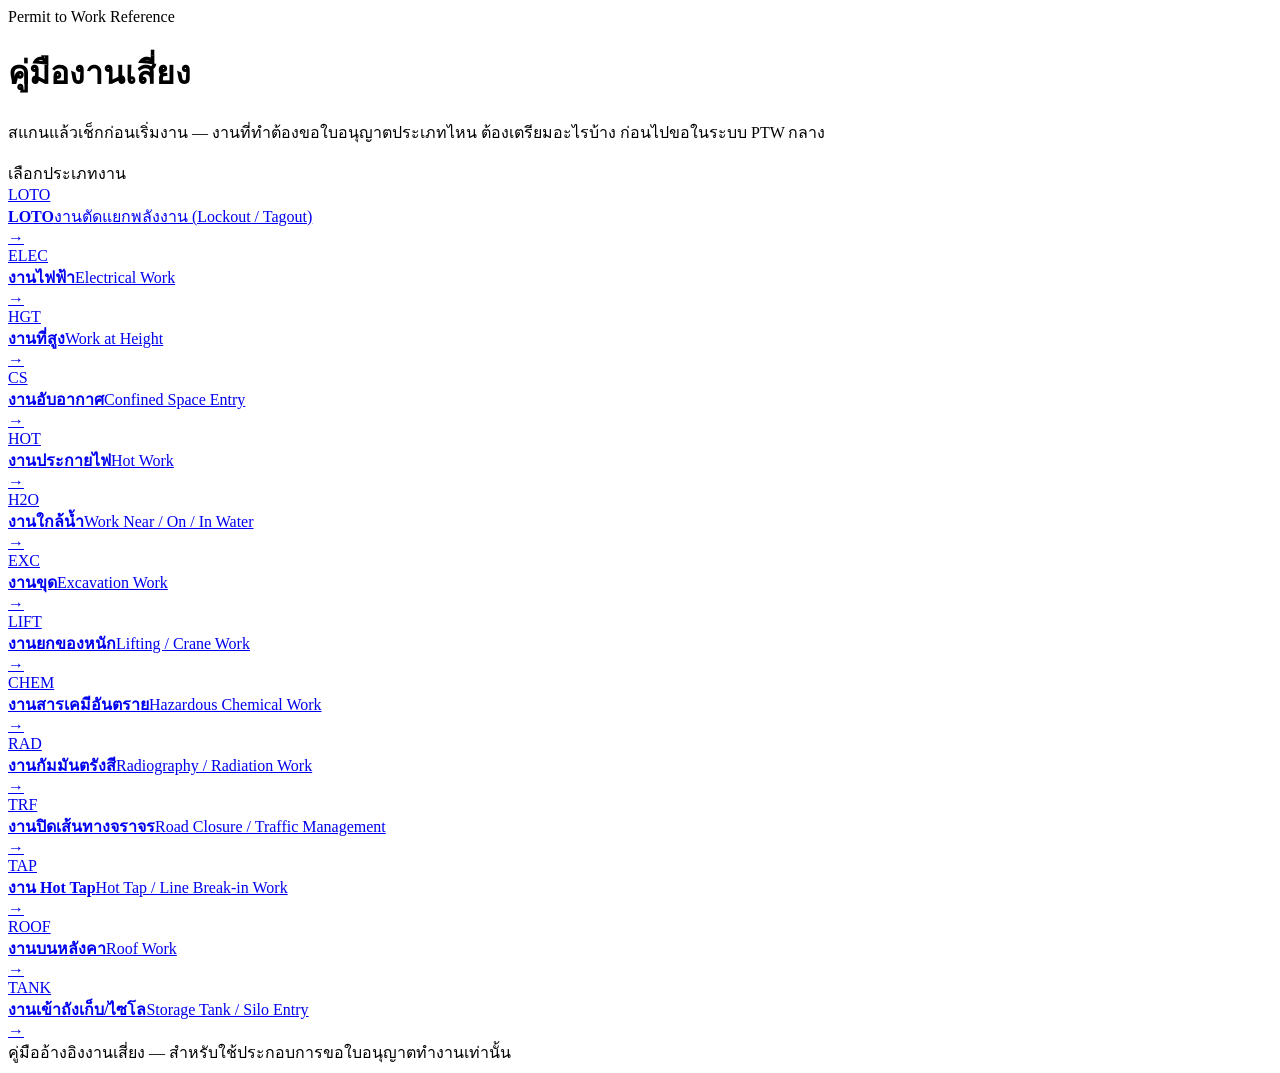
==== index.html @ c8542946 "Add files via upload" ====
<!DOCTYPE html>
<html lang="th">
<head>
<meta charset="UTF-8">
<meta name="viewport" content="width=device-width, initial-scale=1.0">
<title>คู่มืองานเสี่ยง | Permit to Work Reference</title>
<link rel="preconnect" href="https://fonts.googleapis.com">
<link rel="preconnect" href="https://fonts.gstatic.com" crossorigin>
<link href="https://fonts.googleapis.com/css2?family=Barlow+Condensed:wght@600;700;800&family=Inter:wght@400;500;600;700&display=swap" rel="stylesheet">
<link rel="stylesheet" href="assets/style.css">
</head>
<body>

<div class="hazard-strip"></div>

<div class="hero">
  <span class="eyebrow">Permit to Work Reference</span>
  <h1>คู่มืองานเสี่ยง</h1>
  <p>สแกนแล้วเช็กก่อนเริ่มงาน — งานที่ทำต้องขอใบอนุญาตประเภทไหน ต้องเตรียมอะไรบ้าง ก่อนไปขอในระบบ PTW กลาง</p>
</div>

<div class="section-label">เลือกประเภทงาน</div>
<div class="job-grid">
  <a class="job-card" href="pages/loto.html">
    <div class="badge">LOTO</div>
    <div class="job-txt"><strong>LOTO</strong><span>งานตัดแยกพลังงาน (Lockout / Tagout)</span></div>
    <div class="arrow">→</div>
  </a>
  <a class="job-card" href="pages/electrical.html">
    <div class="badge">ELEC</div>
    <div class="job-txt"><strong>งานไฟฟ้า</strong><span>Electrical Work</span></div>
    <div class="arrow">→</div>
  </a>
  <a class="job-card" href="pages/height.html">
    <div class="badge">HGT</div>
    <div class="job-txt"><strong>งานที่สูง</strong><span>Work at Height</span></div>
    <div class="arrow">→</div>
  </a>
  <a class="job-card" href="pages/confined-space.html">
    <div class="badge">CS</div>
    <div class="job-txt"><strong>งานอับอากาศ</strong><span>Confined Space Entry</span></div>
    <div class="arrow">→</div>
  </a>
  <a class="job-card" href="pages/hot-work.html">
    <div class="badge">HOT</div>
    <div class="job-txt"><strong>งานประกายไฟ</strong><span>Hot Work</span></div>
    <div class="arrow">→</div>
  </a>
  <a class="job-card" href="pages/water-work.html">
    <div class="badge">H2O</div>
    <div class="job-txt"><strong>งานใกล้น้ำ</strong><span>Work Near / On / In Water</span></div>
    <div class="arrow">→</div>
  </a>
  <a class="job-card" href="pages/excavation.html">
    <div class="badge">EXC</div>
    <div class="job-txt"><strong>งานขุด</strong><span>Excavation Work</span></div>
    <div class="arrow">→</div>
  </a>
  <a class="job-card" href="pages/lifting-crane.html">
    <div class="badge">LIFT</div>
    <div class="job-txt"><strong>งานยกของหนัก</strong><span>Lifting / Crane Work</span></div>
    <div class="arrow">→</div>
  </a>
  <a class="job-card" href="pages/chemical.html">
    <div class="badge">CHEM</div>
    <div class="job-txt"><strong>งานสารเคมีอันตราย</strong><span>Hazardous Chemical Work</span></div>
    <div class="arrow">→</div>
  </a>
  <a class="job-card" href="pages/radiography.html">
    <div class="badge">RAD</div>
    <div class="job-txt"><strong>งานกัมมันตรังสี</strong><span>Radiography / Radiation Work</span></div>
    <div class="arrow">→</div>
  </a>
  <a class="job-card" href="pages/traffic.html">
    <div class="badge">TRF</div>
    <div class="job-txt"><strong>งานปิดเส้นทางจราจร</strong><span>Road Closure / Traffic Management</span></div>
    <div class="arrow">→</div>
  </a>
  <a class="job-card" href="pages/hot-tap.html">
    <div class="badge">TAP</div>
    <div class="job-txt"><strong>งาน Hot Tap</strong><span>Hot Tap / Line Break-in Work</span></div>
    <div class="arrow">→</div>
  </a>
  <a class="job-card" href="pages/roof-work.html">
    <div class="badge">ROOF</div>
    <div class="job-txt"><strong>งานบนหลังคา</strong><span>Roof Work</span></div>
    <div class="arrow">→</div>
  </a>
  <a class="job-card" href="pages/tank-entry.html">
    <div class="badge">TANK</div>
    <div class="job-txt"><strong>งานเข้าถังเก็บ/ไซโล</strong><span>Storage Tank / Silo Entry</span></div>
    <div class="arrow">→</div>
  </a></div>

<footer>คู่มืออ้างอิงงานเสี่ยง — สำหรับใช้ประกอบการขอใบอนุญาตทำงานเท่านั้น</footer>

</body>
</html>
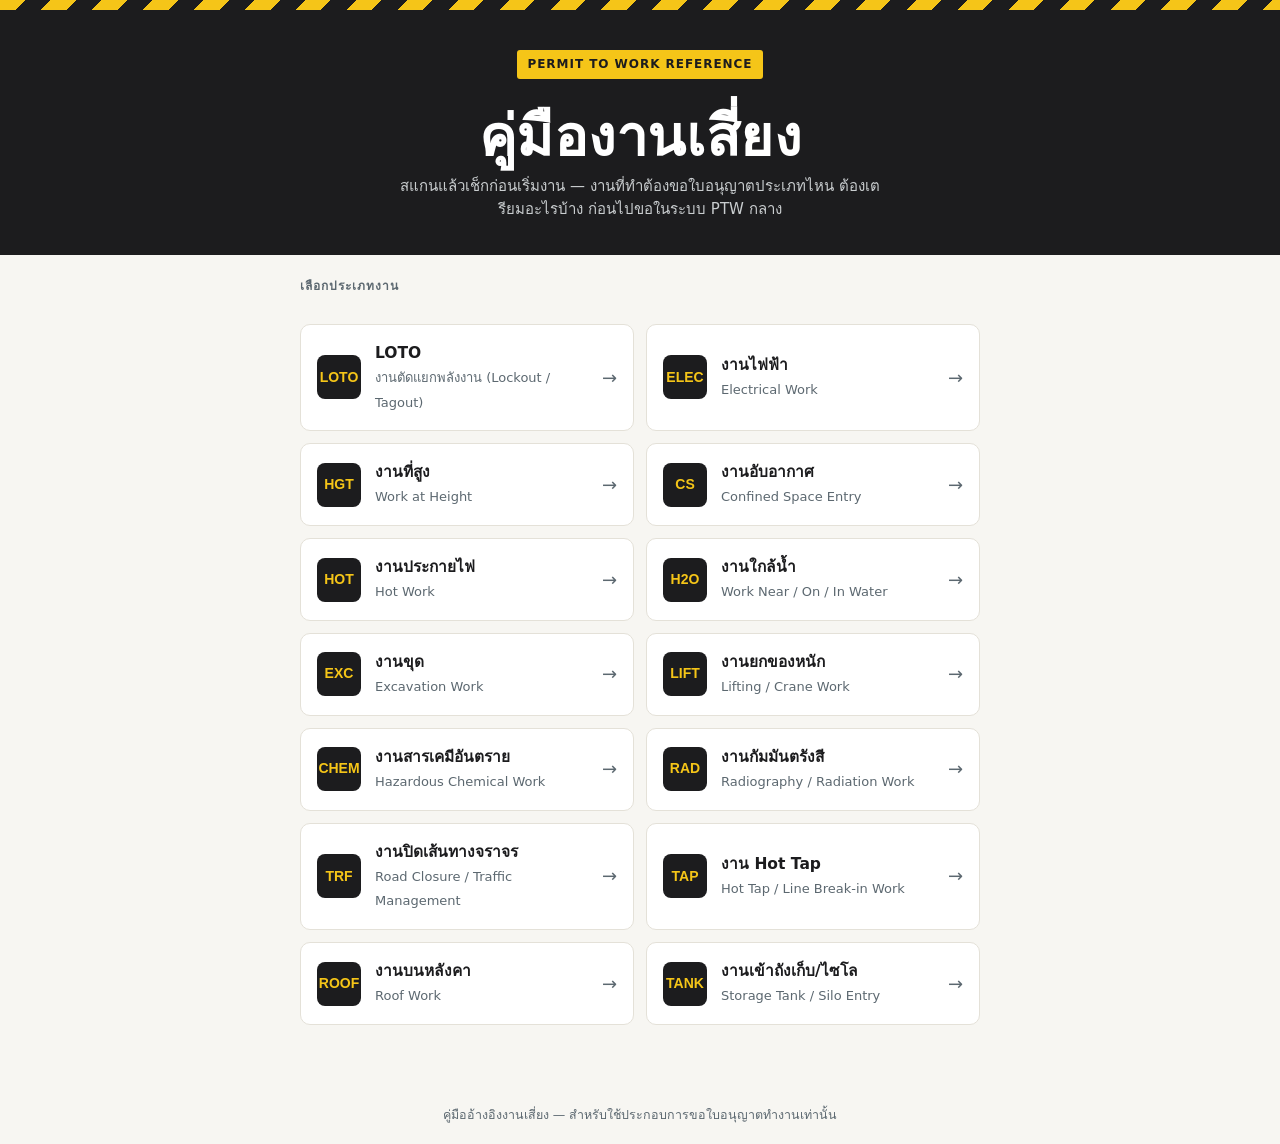
==== commit 6111a58b: "Add files via upload" ====
--- a/index.html
+++ b/index.html
@@ -7,7 +7,7 @@
 <link rel="preconnect" href="https://fonts.googleapis.com">
 <link rel="preconnect" href="https://fonts.gstatic.com" crossorigin>
 <link href="https://fonts.googleapis.com/css2?family=Barlow+Condensed:wght@600;700;800&family=Inter:wght@400;500;600;700&display=swap" rel="stylesheet">
-<link rel="stylesheet" href="assets/style.css">
+<link rel="stylesheet" href="style.css">
 </head>
 <body>
 
@@ -21,72 +21,72 @@
 
 <div class="section-label">เลือกประเภทงาน</div>
 <div class="job-grid">
-  <a class="job-card" href="pages/loto.html">
+  <a class="job-card" href="loto.html">
     <div class="badge">LOTO</div>
     <div class="job-txt"><strong>LOTO</strong><span>งานตัดแยกพลังงาน (Lockout / Tagout)</span></div>
     <div class="arrow">→</div>
   </a>
-  <a class="job-card" href="pages/electrical.html">
+  <a class="job-card" href="electrical.html">
     <div class="badge">ELEC</div>
     <div class="job-txt"><strong>งานไฟฟ้า</strong><span>Electrical Work</span></div>
     <div class="arrow">→</div>
   </a>
-  <a class="job-card" href="pages/height.html">
+  <a class="job-card" href="height.html">
     <div class="badge">HGT</div>
     <div class="job-txt"><strong>งานที่สูง</strong><span>Work at Height</span></div>
     <div class="arrow">→</div>
   </a>
-  <a class="job-card" href="pages/confined-space.html">
+  <a class="job-card" href="confined-space.html">
     <div class="badge">CS</div>
     <div class="job-txt"><strong>งานอับอากาศ</strong><span>Confined Space Entry</span></div>
     <div class="arrow">→</div>
   </a>
-  <a class="job-card" href="pages/hot-work.html">
+  <a class="job-card" href="hot-work.html">
     <div class="badge">HOT</div>
     <div class="job-txt"><strong>งานประกายไฟ</strong><span>Hot Work</span></div>
     <div class="arrow">→</div>
   </a>
-  <a class="job-card" href="pages/water-work.html">
+  <a class="job-card" href="water-work.html">
     <div class="badge">H2O</div>
     <div class="job-txt"><strong>งานใกล้น้ำ</strong><span>Work Near / On / In Water</span></div>
     <div class="arrow">→</div>
   </a>
-  <a class="job-card" href="pages/excavation.html">
+  <a class="job-card" href="excavation.html">
     <div class="badge">EXC</div>
     <div class="job-txt"><strong>งานขุด</strong><span>Excavation Work</span></div>
     <div class="arrow">→</div>
   </a>
-  <a class="job-card" href="pages/lifting-crane.html">
+  <a class="job-card" href="lifting-crane.html">
     <div class="badge">LIFT</div>
     <div class="job-txt"><strong>งานยกของหนัก</strong><span>Lifting / Crane Work</span></div>
     <div class="arrow">→</div>
   </a>
-  <a class="job-card" href="pages/chemical.html">
+  <a class="job-card" href="chemical.html">
     <div class="badge">CHEM</div>
     <div class="job-txt"><strong>งานสารเคมีอันตราย</strong><span>Hazardous Chemical Work</span></div>
     <div class="arrow">→</div>
   </a>
-  <a class="job-card" href="pages/radiography.html">
+  <a class="job-card" href="radiography.html">
     <div class="badge">RAD</div>
     <div class="job-txt"><strong>งานกัมมันตรังสี</strong><span>Radiography / Radiation Work</span></div>
     <div class="arrow">→</div>
   </a>
-  <a class="job-card" href="pages/traffic.html">
+  <a class="job-card" href="traffic.html">
     <div class="badge">TRF</div>
     <div class="job-txt"><strong>งานปิดเส้นทางจราจร</strong><span>Road Closure / Traffic Management</span></div>
     <div class="arrow">→</div>
   </a>
-  <a class="job-card" href="pages/hot-tap.html">
+  <a class="job-card" href="hot-tap.html">
     <div class="badge">TAP</div>
     <div class="job-txt"><strong>งาน Hot Tap</strong><span>Hot Tap / Line Break-in Work</span></div>
     <div class="arrow">→</div>
   </a>
-  <a class="job-card" href="pages/roof-work.html">
+  <a class="job-card" href="roof-work.html">
     <div class="badge">ROOF</div>
     <div class="job-txt"><strong>งานบนหลังคา</strong><span>Roof Work</span></div>
     <div class="arrow">→</div>
   </a>
-  <a class="job-card" href="pages/tank-entry.html">
+  <a class="job-card" href="tank-entry.html">
     <div class="badge">TANK</div>
     <div class="job-txt"><strong>งานเข้าถังเก็บ/ไซโล</strong><span>Storage Tank / Silo Entry</span></div>
     <div class="arrow">→</div>
--- a/style.css
+++ b/style.css
@@ -0,0 +1,355 @@
+:root{
+  --ink:#1C1C1E;
+  --steel:#3A4750;
+  --steel-light:#5C6870;
+  --yellow:#F5C518;
+  --yellow-deep:#D9A900;
+  --danger:#C0392B;
+  --paper:#F7F6F2;
+  --card:#FFFFFF;
+  --line:#E4E1D8;
+}
+
+*{box-sizing:border-box;}
+html{-webkit-text-size-adjust:100%;}
+
+body{
+  margin:0;
+  background:var(--paper);
+  color:var(--ink);
+  font-family:'Inter',system-ui,sans-serif;
+  line-height:1.55;
+}
+
+h1,h2,h3,.tag-num{
+  font-family:'Barlow Condensed',sans-serif;
+  letter-spacing:0.01em;
+}
+
+a{color:inherit;}
+
+/* ---------- Hazard top bar ---------- */
+.hazard-strip{
+  height:10px;
+  background:repeating-linear-gradient(
+    135deg,
+    var(--yellow) 0px, var(--yellow) 18px,
+    var(--ink) 18px, var(--ink) 36px
+  );
+}
+
+/* ---------- Header ---------- */
+header.page-head{
+  background:var(--ink);
+  color:#fff;
+  padding:28px 20px 32px;
+  position:relative;
+}
+.breadcrumb{
+  font-size:13px;
+  color:#B9BEC2;
+  text-decoration:none;
+  display:inline-flex;
+  align-items:center;
+  gap:6px;
+  margin-bottom:18px;
+}
+.breadcrumb:hover{color:var(--yellow);}
+.eyebrow{
+  display:inline-flex;
+  align-items:center;
+  gap:8px;
+  background:var(--yellow);
+  color:var(--ink);
+  font-weight:700;
+  font-size:12px;
+  letter-spacing:0.08em;
+  padding:5px 10px;
+  border-radius:3px;
+  text-transform:uppercase;
+}
+h1{
+  font-size:clamp(34px,9vw,52px);
+  font-weight:800;
+  line-height:1.0;
+  margin:14px 0 6px;
+}
+h1 small{
+  display:block;
+  font-family:'Inter',sans-serif;
+  font-weight:500;
+  font-size:16px;
+  color:#C9CDCF;
+  letter-spacing:0;
+  margin-top:6px;
+}
+
+/* ---------- Layout ---------- */
+main{
+  max-width:720px;
+  margin:0 auto;
+  padding:22px 20px 60px;
+}
+
+section{margin-top:26px;}
+
+.section-head{
+  display:flex;
+  align-items:baseline;
+  gap:10px;
+  margin-bottom:12px;
+}
+.section-head .glyph{
+  font-family:'Barlow Condensed',sans-serif;
+  font-weight:800;
+  font-size:15px;
+  color:var(--yellow-deep);
+  background:var(--ink);
+  padding:2px 8px;
+  border-radius:2px;
+  letter-spacing:0.04em;
+}
+.section-head h2{
+  font-size:22px;
+  font-weight:700;
+  margin:0;
+  color:var(--ink);
+}
+
+.card{
+  background:var(--card);
+  border:1px solid var(--line);
+  border-radius:10px;
+  padding:18px 18px;
+}
+
+p{margin:0 0 10px;font-size:15.5px;}
+p:last-child{margin-bottom:0;}
+
+ul{margin:0;padding-left:20px;}
+li{margin-bottom:7px;font-size:15.5px;}
+li:last-child{margin-bottom:0;}
+
+.two-col{
+  display:grid;
+  grid-template-columns:1fr;
+  gap:14px;
+}
+@media(min-width:560px){
+  .two-col{grid-template-columns:1fr 1fr;}
+}
+.mini-card{
+  background:var(--card);
+  border:1px solid var(--line);
+  border-radius:10px;
+  padding:16px;
+}
+.mini-card h3{
+  font-size:16px;
+  font-weight:700;
+  margin:0 0 8px;
+  text-transform:none;
+}
+.mini-card.in h3::before{content:"✓  ";color:#2E7D32;}
+.mini-card.out h3::before{content:"✕  ";color:var(--danger);}
+
+/* ---------- Signature element: lockout-tag style steps ---------- */
+.steps{
+  display:flex;
+  flex-direction:column;
+  gap:12px;
+}
+.tag{
+  display:flex;
+  gap:14px;
+  background:var(--card);
+  border:1px solid var(--line);
+  border-radius:10px;
+  padding:14px 16px 14px 14px;
+  position:relative;
+}
+.tag-num{
+  flex:0 0 auto;
+  width:40px;
+  height:52px;
+  background:var(--ink);
+  border-radius:6px 6px 3px 3px;
+  display:flex;
+  align-items:center;
+  justify-content:center;
+  color:var(--yellow);
+  font-weight:800;
+  font-size:20px;
+  position:relative;
+}
+.tag-num::before{
+  content:"";
+  position:absolute;
+  top:-7px;
+  left:50%;
+  transform:translateX(-50%);
+  width:12px;
+  height:12px;
+  border-radius:50%;
+  background:var(--paper);
+  border:3px solid var(--ink);
+}
+.tag-body strong{
+  display:block;
+  font-size:15.5px;
+  margin-bottom:2px;
+}
+.tag-body span{
+  font-size:14.5px;
+  color:var(--steel-light);
+}
+
+/* ---------- Danger callout ---------- */
+.callout{
+  border-left:4px solid var(--danger);
+  background:#FBEAE8;
+  padding:14px 16px;
+  border-radius:0 8px 8px 0;
+  font-size:15px;
+}
+.callout strong{color:var(--danger);}
+
+/* ---------- Doc list ---------- */
+.doc-list{
+  list-style:none;
+  padding:0;
+  margin:0;
+  display:flex;
+  flex-direction:column;
+  gap:8px;
+}
+.doc-list li{
+  background:var(--card);
+  border:1px solid var(--line);
+  border-radius:8px;
+  padding:12px 14px;
+  display:flex;
+  align-items:center;
+  gap:10px;
+  font-size:15px;
+}
+.doc-list li::before{
+  content:"▤";
+  color:var(--yellow-deep);
+  font-size:17px;
+}
+
+/* ---------- CTA to central PTW system ---------- */
+.ptw-cta{
+  margin-top:34px;
+  background:var(--ink);
+  border-radius:12px;
+  padding:22px 20px;
+  text-align:center;
+}
+.ptw-cta p{
+  color:#C9CDCF;
+  font-size:14px;
+  margin-bottom:14px;
+}
+.ptw-cta a{
+  display:inline-block;
+  background:var(--yellow);
+  color:var(--ink);
+  text-decoration:none;
+  font-weight:700;
+  padding:13px 28px;
+  border-radius:8px;
+  font-size:15px;
+}
+
+footer{
+  text-align:center;
+  padding:20px;
+  font-size:12.5px;
+  color:var(--steel-light);
+}
+
+@media (prefers-reduced-motion:no-preference){
+  section{animation:rise .5s ease-out both;}
+  section:nth-of-type(2){animation-delay:.05s;}
+  section:nth-of-type(3){animation-delay:.1s;}
+  section:nth-of-type(4){animation-delay:.15s;}
+  section:nth-of-type(5){animation-delay:.2s;}
+  section:nth-of-type(6){animation-delay:.25s;}
+  section:nth-of-type(7){animation-delay:.3s;}
+}
+@keyframes rise{
+  from{opacity:0;transform:translateY(8px);}
+  to{opacity:1;transform:translateY(0);}
+}
+
+:focus-visible{
+  outline:3px solid var(--yellow-deep);
+  outline-offset:2px;
+}
+
+/* ---------- Index / menu page ---------- */
+.hero{
+  background:var(--ink);
+  color:#fff;
+  padding:40px 20px 34px;
+  text-align:center;
+}
+.hero .eyebrow{margin-bottom:16px;}
+.hero h1{font-size:clamp(36px,10vw,56px);}
+.hero p{color:#C9CDCF;font-size:15px;max-width:480px;margin:10px auto 0;}
+
+.job-grid{
+  max-width:720px;
+  margin:0 auto;
+  padding:28px 20px 60px;
+  display:grid;
+  grid-template-columns:1fr;
+  gap:12px;
+}
+@media(min-width:560px){
+  .job-grid{grid-template-columns:1fr 1fr;}
+}
+.job-card{
+  display:flex;
+  align-items:center;
+  gap:14px;
+  background:var(--card);
+  border:1px solid var(--line);
+  border-radius:10px;
+  padding:16px;
+  text-decoration:none;
+  color:var(--ink);
+  transition:border-color .15s ease, transform .15s ease;
+}
+.job-card:hover{border-color:var(--yellow-deep);transform:translateY(-1px);}
+.job-card .badge{
+  flex:0 0 auto;
+  width:44px;
+  height:44px;
+  border-radius:8px;
+  background:var(--ink);
+  color:var(--yellow);
+  display:flex;
+  align-items:center;
+  justify-content:center;
+  font-family:'Barlow Condensed',sans-serif;
+  font-weight:800;
+  font-size:14px;
+}
+.job-card .job-txt strong{display:block;font-size:15.5px;}
+.job-card .job-txt span{font-size:13px;color:var(--steel-light);}
+.job-card .arrow{margin-left:auto;color:var(--steel-light);font-size:18px;}
+
+.section-label{
+  max-width:720px;
+  margin:0 auto;
+  padding:0 20px;
+  font-size:12px;
+  font-weight:700;
+  letter-spacing:0.08em;
+  text-transform:uppercase;
+  color:var(--steel-light);
+  margin-top:22px;
+}
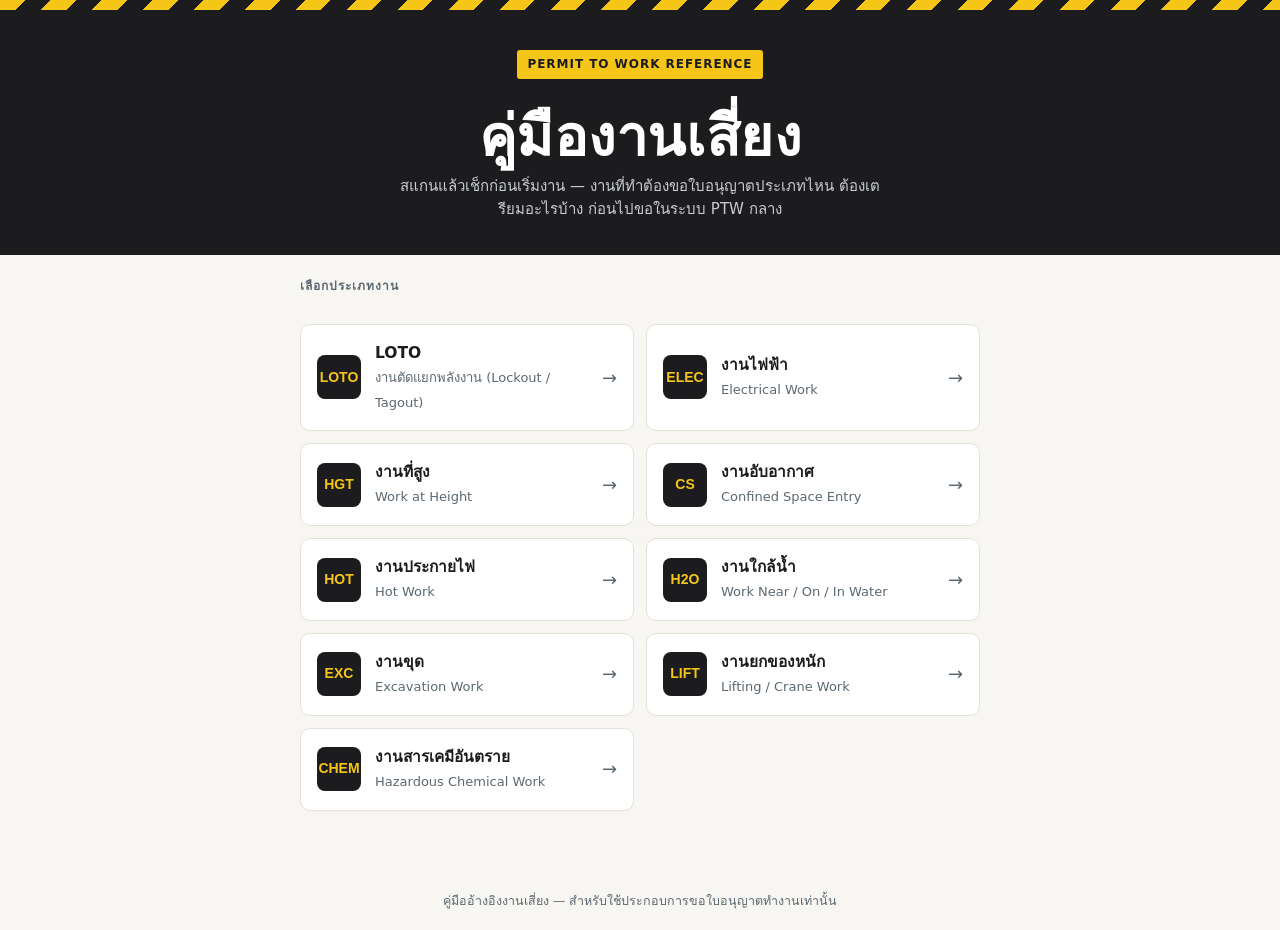
==== commit 9e8bd2d1: "Add files via upload" ====
--- a/index.html
+++ b/index.html
@@ -65,31 +65,6 @@
     <div class="badge">CHEM</div>
     <div class="job-txt"><strong>งานสารเคมีอันตราย</strong><span>Hazardous Chemical Work</span></div>
     <div class="arrow">→</div>
-  </a>
-  <a class="job-card" href="radiography.html">
-    <div class="badge">RAD</div>
-    <div class="job-txt"><strong>งานกัมมันตรังสี</strong><span>Radiography / Radiation Work</span></div>
-    <div class="arrow">→</div>
-  </a>
-  <a class="job-card" href="traffic.html">
-    <div class="badge">TRF</div>
-    <div class="job-txt"><strong>งานปิดเส้นทางจราจร</strong><span>Road Closure / Traffic Management</span></div>
-    <div class="arrow">→</div>
-  </a>
-  <a class="job-card" href="hot-tap.html">
-    <div class="badge">TAP</div>
-    <div class="job-txt"><strong>งาน Hot Tap</strong><span>Hot Tap / Line Break-in Work</span></div>
-    <div class="arrow">→</div>
-  </a>
-  <a class="job-card" href="roof-work.html">
-    <div class="badge">ROOF</div>
-    <div class="job-txt"><strong>งานบนหลังคา</strong><span>Roof Work</span></div>
-    <div class="arrow">→</div>
-  </a>
-  <a class="job-card" href="tank-entry.html">
-    <div class="badge">TANK</div>
-    <div class="job-txt"><strong>งานเข้าถังเก็บ/ไซโล</strong><span>Storage Tank / Silo Entry</span></div>
-    <div class="arrow">→</div>
   </a></div>
 
 <footer>คู่มืออ้างอิงงานเสี่ยง — สำหรับใช้ประกอบการขอใบอนุญาตทำงานเท่านั้น</footer>
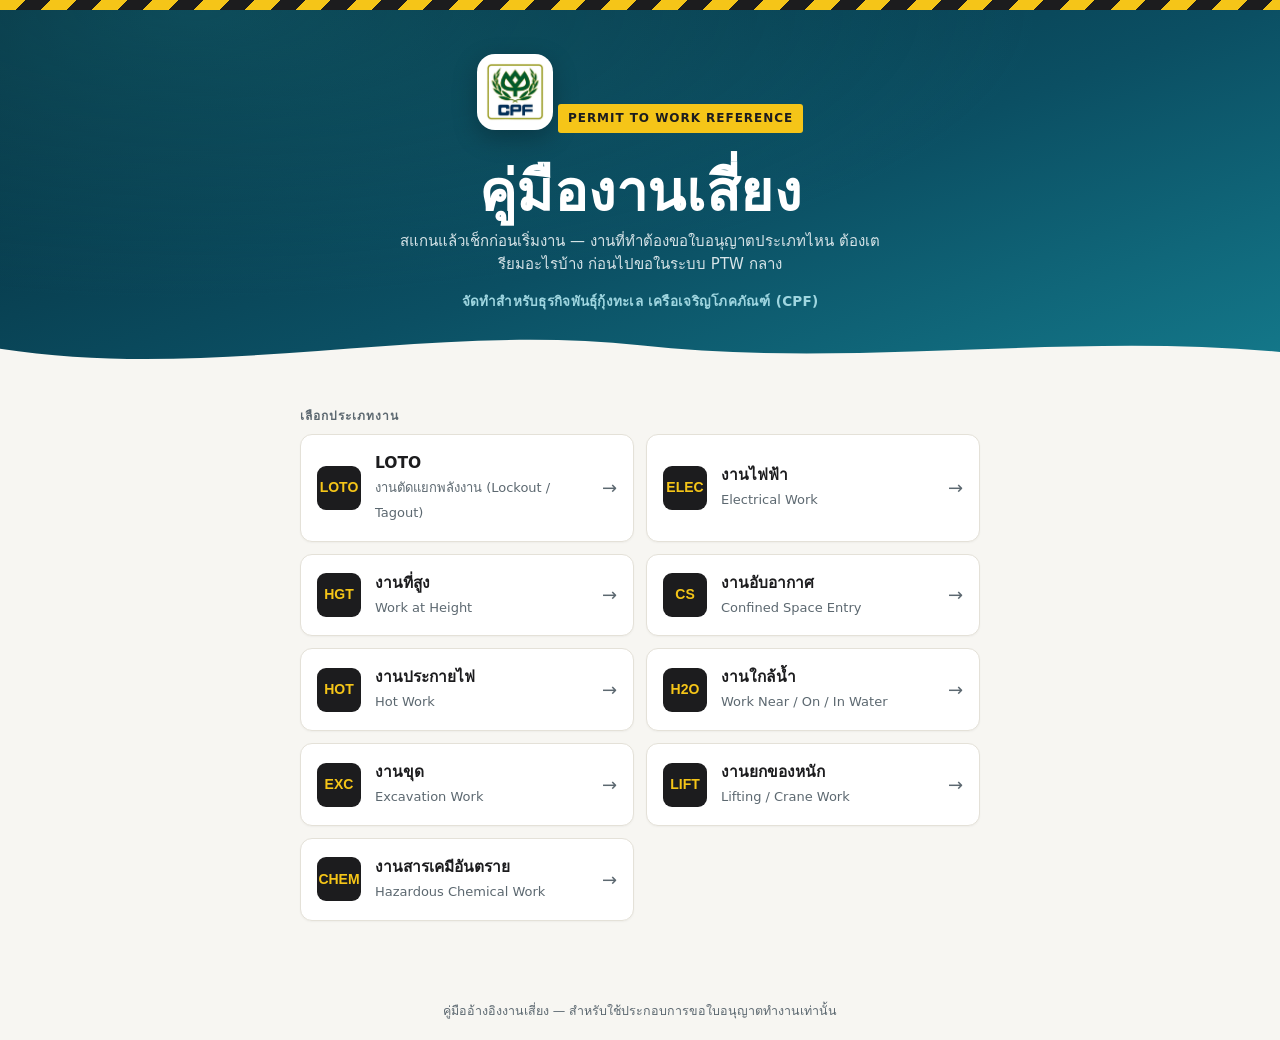
==== commit af046340: "Add files via upload" ====
--- a/index.html
+++ b/index.html
@@ -14,9 +14,18 @@
 <div class="hazard-strip"></div>
 
 <div class="hero">
-  <span class="eyebrow">Permit to Work Reference</span>
-  <h1>คู่มืองานเสี่ยง</h1>
-  <p>สแกนแล้วเช็กก่อนเริ่มงาน — งานที่ทำต้องขอใบอนุญาตประเภทไหน ต้องเตรียมอะไรบ้าง ก่อนไปขอในระบบ PTW กลาง</p>
+  <div class="hero-inner">
+    <div class="brand-badge">
+      <img src="cpf-logo.png" alt="CPF" class="brand-logo">
+    </div>
+    <span class="eyebrow">Permit to Work Reference</span>
+    <h1>คู่มืองานเสี่ยง</h1>
+    <p>สแกนแล้วเช็กก่อนเริ่มงาน — งานที่ทำต้องขอใบอนุญาตประเภทไหน ต้องเตรียมอะไรบ้าง ก่อนไปขอในระบบ PTW กลาง</p>
+    <p class="hero-sub">จัดทำสำหรับธุรกิจพันธุ์กุ้งทะเล เครือเจริญโภคภัณฑ์ (CPF)</p>
+  </div>
+  <svg class="wave-divider" viewBox="0 0 1440 90" preserveAspectRatio="none" xmlns="http://www.w3.org/2000/svg">
+    <path d="M0,40 C240,90 480,0 720,35 C960,70 1200,15 1440,45 L1440,90 L0,90 Z" fill="#F7F6F2"/>
+  </svg>
 </div>
 
 <div class="section-label">เลือกประเภทงาน</div>
--- a/style.css
+++ b/style.css
@@ -291,19 +291,64 @@
 
 /* ---------- Index / menu page ---------- */
 .hero{
-  background:var(--ink);
+  position:relative;
+  background:
+    radial-gradient(ellipse at 15% 0%, rgba(27,127,140,0.35), transparent 55%),
+    linear-gradient(160deg, #052A38 0%, #0B4F63 55%, #147A8C 100%);
   color:#fff;
-  padding:40px 20px 34px;
+  padding:44px 20px 70px;
   text-align:center;
-}
-.hero .eyebrow{margin-bottom:16px;}
-.hero h1{font-size:clamp(36px,10vw,56px);}
-.hero p{color:#C9CDCF;font-size:15px;max-width:480px;margin:10px auto 0;}
+  overflow:hidden;
+}
+.hero-inner{
+  position:relative;
+  z-index:2;
+  max-width:560px;
+  margin:0 auto;
+}
+.brand-badge{
+  display:inline-flex;
+  align-items:center;
+  justify-content:center;
+  width:76px;
+  height:76px;
+  background:#fff;
+  border-radius:18px;
+  padding:8px;
+  box-shadow:0 8px 24px rgba(0,0,0,0.25);
+  margin-bottom:18px;
+}
+.brand-logo{
+  width:100%;
+  height:100%;
+  object-fit:contain;
+}
+.hero .eyebrow{
+  background:var(--yellow);
+  color:var(--ink);
+}
+.hero h1{font-size:clamp(36px,10vw,56px);margin-top:16px;}
+.hero p{color:#D7E4E8;font-size:15px;max-width:480px;margin:10px auto 0;}
+.hero .hero-sub{
+  color:#9FD6E0;
+  font-size:13.5px;
+  font-weight:600;
+  letter-spacing:0.02em;
+  margin-top:14px;
+}
+.wave-divider{
+  position:absolute;
+  bottom:-1px;
+  left:0;
+  width:100%;
+  height:60px;
+  z-index:1;
+}
 
 .job-grid{
   max-width:720px;
   margin:0 auto;
-  padding:28px 20px 60px;
+  padding:8px 20px 60px;
   display:grid;
   grid-template-columns:1fr;
   gap:12px;
@@ -317,18 +362,23 @@
   gap:14px;
   background:var(--card);
   border:1px solid var(--line);
-  border-radius:10px;
+  border-radius:12px;
   padding:16px;
   text-decoration:none;
   color:var(--ink);
-  transition:border-color .15s ease, transform .15s ease;
-}
-.job-card:hover{border-color:var(--yellow-deep);transform:translateY(-1px);}
+  box-shadow:0 1px 2px rgba(28,28,30,0.04);
+  transition:border-color .18s ease, transform .18s ease, box-shadow .18s ease;
+}
+.job-card:hover{
+  border-color:var(--ocean-accent, #147A8C);
+  transform:translateY(-2px);
+  box-shadow:0 10px 24px rgba(11,79,99,0.14);
+}
 .job-card .badge{
   flex:0 0 auto;
   width:44px;
   height:44px;
-  border-radius:8px;
+  border-radius:9px;
   background:var(--ink);
   color:var(--yellow);
   display:flex;
@@ -340,7 +390,13 @@
 }
 .job-card .job-txt strong{display:block;font-size:15.5px;}
 .job-card .job-txt span{font-size:13px;color:var(--steel-light);}
-.job-card .arrow{margin-left:auto;color:var(--steel-light);font-size:18px;}
+.job-card .arrow{
+  margin-left:auto;
+  color:var(--steel-light);
+  font-size:18px;
+  transition:transform .18s ease;
+}
+.job-card:hover .arrow{transform:translateX(3px);color:#147A8C;}
 
 .section-label{
   max-width:720px;
@@ -351,5 +407,5 @@
   letter-spacing:0.08em;
   text-transform:uppercase;
   color:var(--steel-light);
-  margin-top:22px;
-}
+  margin-top:26px;
+}
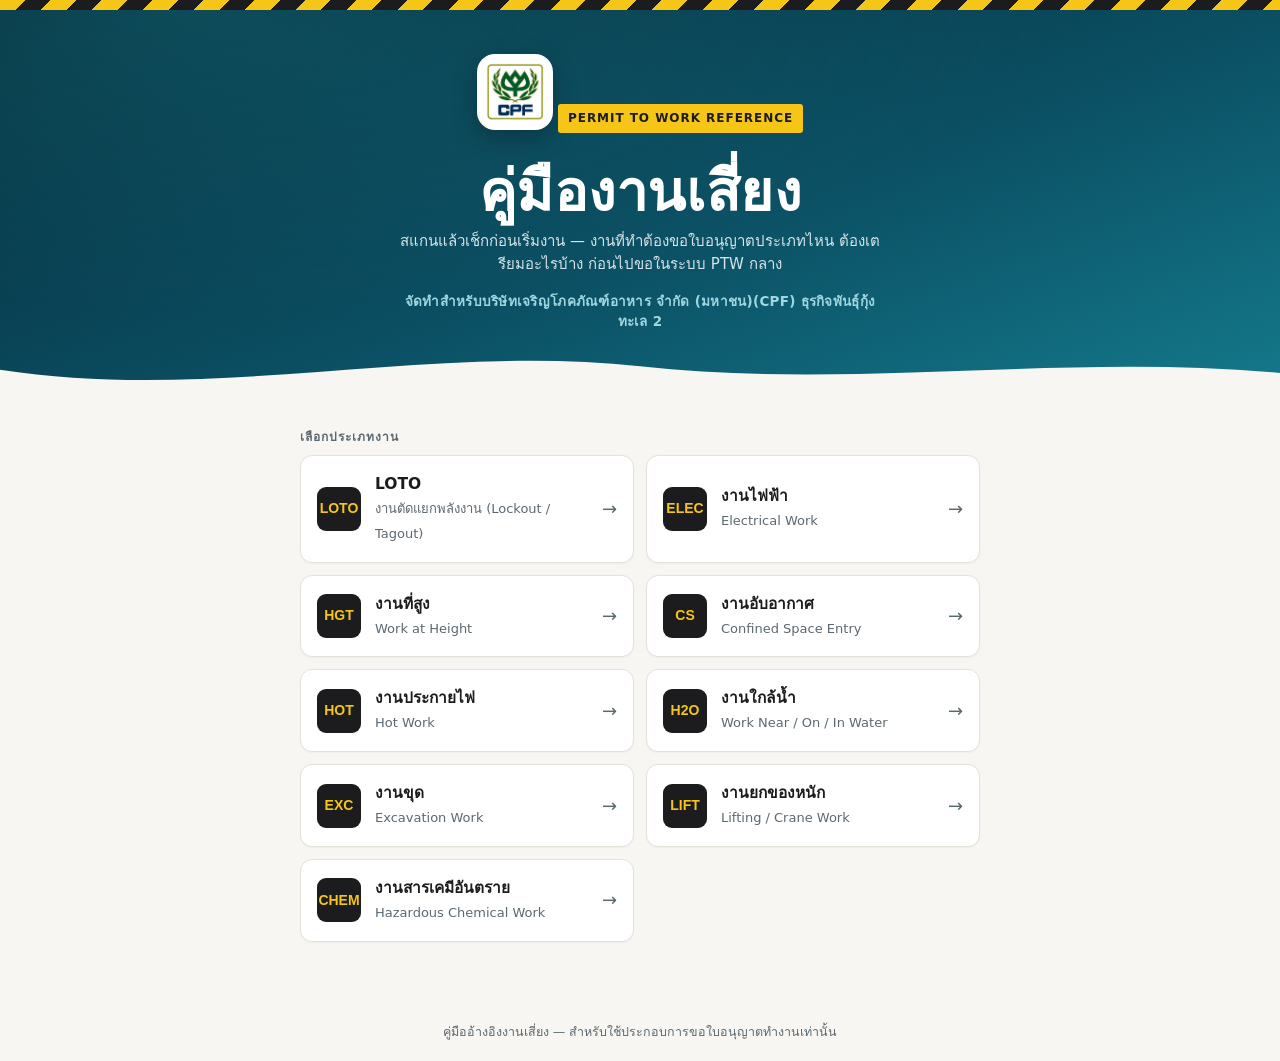
==== commit 176c944b: "Add files via upload" ====
--- a/index.html
+++ b/index.html
@@ -21,7 +21,7 @@
     <span class="eyebrow">Permit to Work Reference</span>
     <h1>คู่มืองานเสี่ยง</h1>
     <p>สแกนแล้วเช็กก่อนเริ่มงาน — งานที่ทำต้องขอใบอนุญาตประเภทไหน ต้องเตรียมอะไรบ้าง ก่อนไปขอในระบบ PTW กลาง</p>
-    <p class="hero-sub">จัดทำสำหรับธุรกิจพันธุ์กุ้งทะเล เครือเจริญโภคภัณฑ์ (CPF)</p>
+    <p class="hero-sub">จัดทำสำหรับบริษัทเจริญโภคภัณฑ์อาหาร จำกัด (มหาชน)(CPF) ธุรกิจพันธุ์กุ้งทะเล 2</p>
   </div>
   <svg class="wave-divider" viewBox="0 0 1440 90" preserveAspectRatio="none" xmlns="http://www.w3.org/2000/svg">
     <path d="M0,40 C240,90 480,0 720,35 C960,70 1200,15 1440,45 L1440,90 L0,90 Z" fill="#F7F6F2"/>
